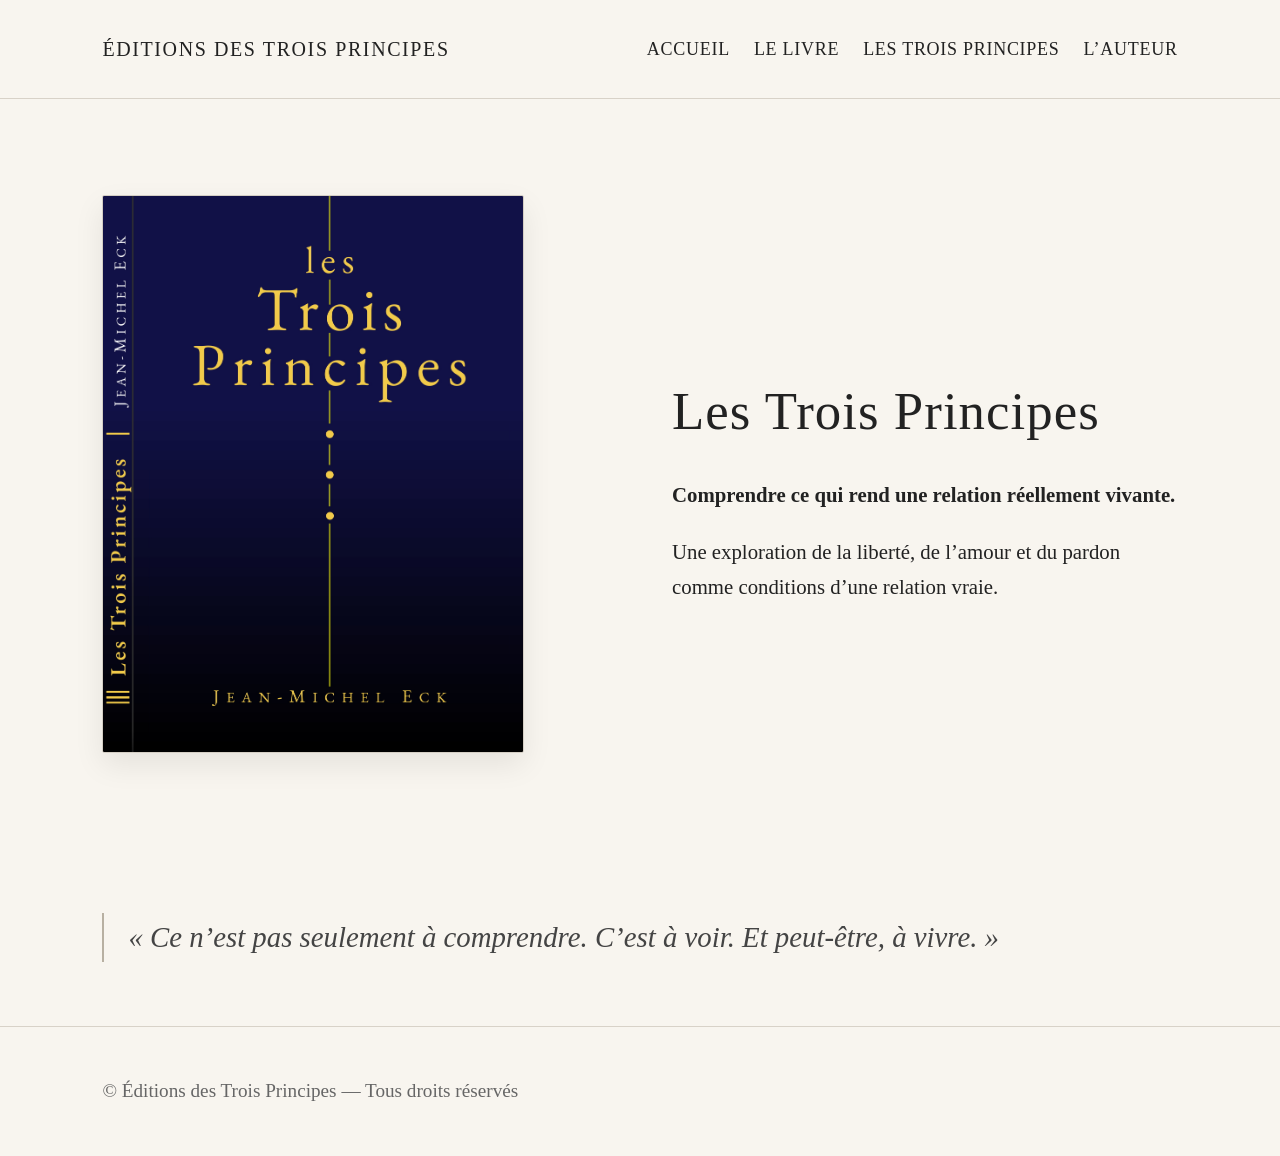
==== index.html @ e948ebd7 "Initial website upload" ====
<!DOCTYPE html>
<html lang="fr">
<head>
  <meta charset="UTF-8" />
  <meta name="viewport" content="width=device-width, initial-scale=1.0" />
  <title>Les Trois Principes — Livre de Jean-Michel Eck | Éditions des Trois Principes</title>
  <meta name="description" content="Découvrez Les Trois Principes, un ouvrage de Jean-Michel Eck consacré aux conditions fondamentales de la relation humaine : liberté, amour et pardon." />
  <meta property="og:title" content="Les Trois Principes — Livre de Jean-Michel Eck" />
  <meta property="og:description" content="Une réflexion sur ce qui rend une relation réellement vivante : liberté, amour et pardon." />
  <meta property="og:type" content="website" />
  <meta property="og:image" content="Images/couverture-livre.jpg" />
  <link rel="icon" href="favicon.ico" type="image/x-icon" />
  <link rel="stylesheet" href="style.css" />
</head>
<body>
  <!-- index.html -->
  <header>
    <nav>
      <div>Éditions des Trois Principes</div>
      <div class="links">
        <a href="index.html">Accueil</a>
        <a href="le-livre.html">Le Livre</a>
        <a href="les-trois-principes.html">Les Trois Principes</a>
        <a href="auteur.html">L’Auteur</a>
      </div>
    </nav>
  </header>

  <section class="hero">
    <div class="book-cover">
      <img src="Images/couverture-livre.jpg" alt="Couverture du livre Les Trois Principes" />
    </div>
    <div>
      <h1>Les Trois Principes</h1>
      <p><strong>Comprendre ce qui rend une relation réellement vivante.</strong></p>
      <p>Une exploration de la liberté, de l’amour et du pardon comme conditions d’une relation vraie.</p>
    </div>
  </section>

  <section>
    <blockquote>
      « Ce n’est pas seulement à comprendre. C’est à voir. Et peut-être, à vivre. »
    </blockquote>
  </section>

  <footer>
    © Éditions des Trois Principes — Tous droits réservés
  </footer>

  <!-- le-livre.html -->
  <!-- Contenu à placer dans un fichier séparé le-livre.html -->

  <!-- les-trois-principes.html -->
  <!-- Contenu à placer dans un fichier séparé les-trois-principes.html -->

  <!-- auteur.html -->
  <!-- Contenu à placer dans un fichier séparé auteur.html -->
</body>
</html>
---- style.css ----
body {
  margin: 0;
  font-family: Georgia, 'Times New Roman', serif;
  background: #f8f5ef;
  color: #222;
  line-height: 1.7;
  font-size: 1.3rem;
}

header {
  padding: 2rem 8%;
  border-bottom: 1px solid #d8d2c8;
  font-size: 1.25rem;
  letter-spacing: 0.08em;
  text-transform: uppercase;
}

nav {
  display: flex;
  justify-content: space-between;
  align-items: center;
  gap: 2rem;
  flex-wrap: wrap;
}

nav .links {
  display: flex;
  gap: 1.5rem;
  font-size: 0.9em;
  letter-spacing: 0.04em;
}

nav a {
  color: inherit;
  text-decoration: none;
}

.hero {
  display: grid;
  grid-template-columns: 1fr 1fr;
  gap: 4rem;
  align-items: center;
  padding: 6rem 8%;
}

.book-cover {
  border: 1px solid #d4cec4;
  box-shadow: 0 12px 30px rgba(0,0,0,0.08);
  overflow: hidden;
  border-radius: 2px;
  max-width: 420px;
}

.book-cover img {
  display: block;
  width: 100%;
  height: auto;
}

h1, h2 {
  font-weight: normal;
  letter-spacing: 0.02em;
}

h1 {
  font-size: 3.3rem;
  margin-bottom: 1rem;
}

h2 {
  font-size: 2.2rem;
  margin-bottom: 1rem;
}

section {
  padding: 4rem 8%;
  max-width: 1100px;
  margin: auto;
}

.principles {
  display: grid;
  grid-template-columns: repeat(3, 1fr);
  gap: 2rem;
  margin-top: 2rem;
}

.principle {
  border-top: 1px solid #b8b0a2;
  padding-top: 1rem;
}

blockquote {
  font-size: 1.8rem;
  font-style: italic;
  border-left: 2px solid #b8b0a2;
  padding-left: 1.5rem;
  margin: 0;
  color: #444;
}

footer {
  padding: 3rem 8%;
  border-top: 1px solid #d8d2c8;
  font-size: 1.2rem;
  color: #666;
}

@media (max-width: 900px) {
  .hero, .principles {
    grid-template-columns: 1fr;
  }

  h1 {
    font-size: 2.5rem;
  }
}
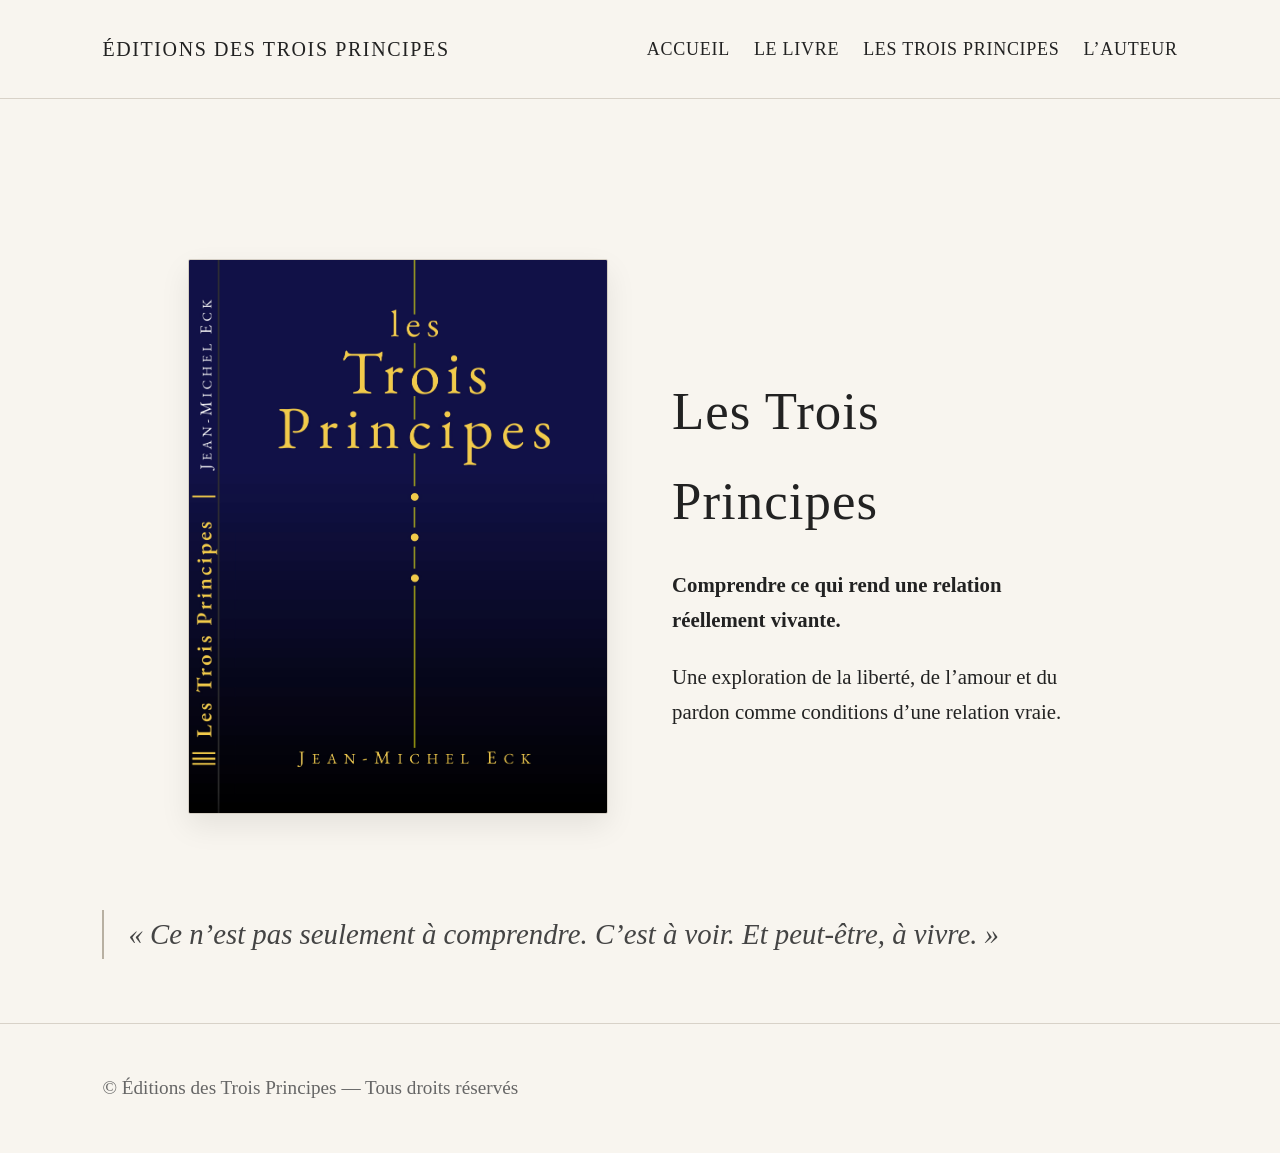
==== commit 286e6c2c: "Update index.html Ajouté  "<main> ... </main>"" ====
--- a/index.html
+++ b/index.html
@@ -3,6 +3,7 @@
 <head>
   <meta charset="UTF-8" />
   <meta name="viewport" content="width=device-width, initial-scale=1.0" />
+  <link rel="canonical" href="https://les3principes.eu/" />
   <title>Les Trois Principes — Livre de Jean-Michel Eck | Éditions des Trois Principes</title>
   <meta name="description" content="Découvrez Les Trois Principes, un ouvrage de Jean-Michel Eck consacré aux conditions fondamentales de la relation humaine : liberté, amour et pardon." />
   <meta property="og:title" content="Les Trois Principes — Livre de Jean-Michel Eck" />
@@ -26,22 +27,24 @@
     </nav>
   </header>
 
-  <section class="hero">
-    <div class="book-cover">
-      <img src="Images/couverture-livre.jpg" alt="Couverture du livre Les Trois Principes" />
-    </div>
-    <div>
-      <h1>Les Trois Principes</h1>
-      <p><strong>Comprendre ce qui rend une relation réellement vivante.</strong></p>
-      <p>Une exploration de la liberté, de l’amour et du pardon comme conditions d’une relation vraie.</p>
-    </div>
-  </section>
+  <main> 
+    <section class="hero">
+      <div class="book-cover">
+        <img src="Images/couverture-livre.jpg" alt="Couverture du livre Les Trois Principes" />
+      </div>
+      <div>
+        <h1>Les Trois Principes</h1>
+        <p><strong>Comprendre ce qui rend une relation réellement vivante.</strong></p>
+        <p>Une exploration de la liberté, de l’amour et du pardon comme conditions d’une relation vraie.</p>
+      </div>
+    </section>
 
-  <section>
-    <blockquote>
-      « Ce n’est pas seulement à comprendre. C’est à voir. Et peut-être, à vivre. »
-    </blockquote>
-  </section>
+    <section>
+      <blockquote>
+        « Ce n’est pas seulement à comprendre. C’est à voir. Et peut-être, à vivre. »
+      </blockquote>
+    </section>
+  </main>
 
   <footer>
     © Éditions des Trois Principes — Tous droits réservés
--- a/style.css
+++ b/style.css
@@ -72,7 +72,7 @@
   margin-bottom: 1rem;
 }
 
-section {
+main {
   padding: 4rem 8%;
   max-width: 1100px;
   margin: auto;
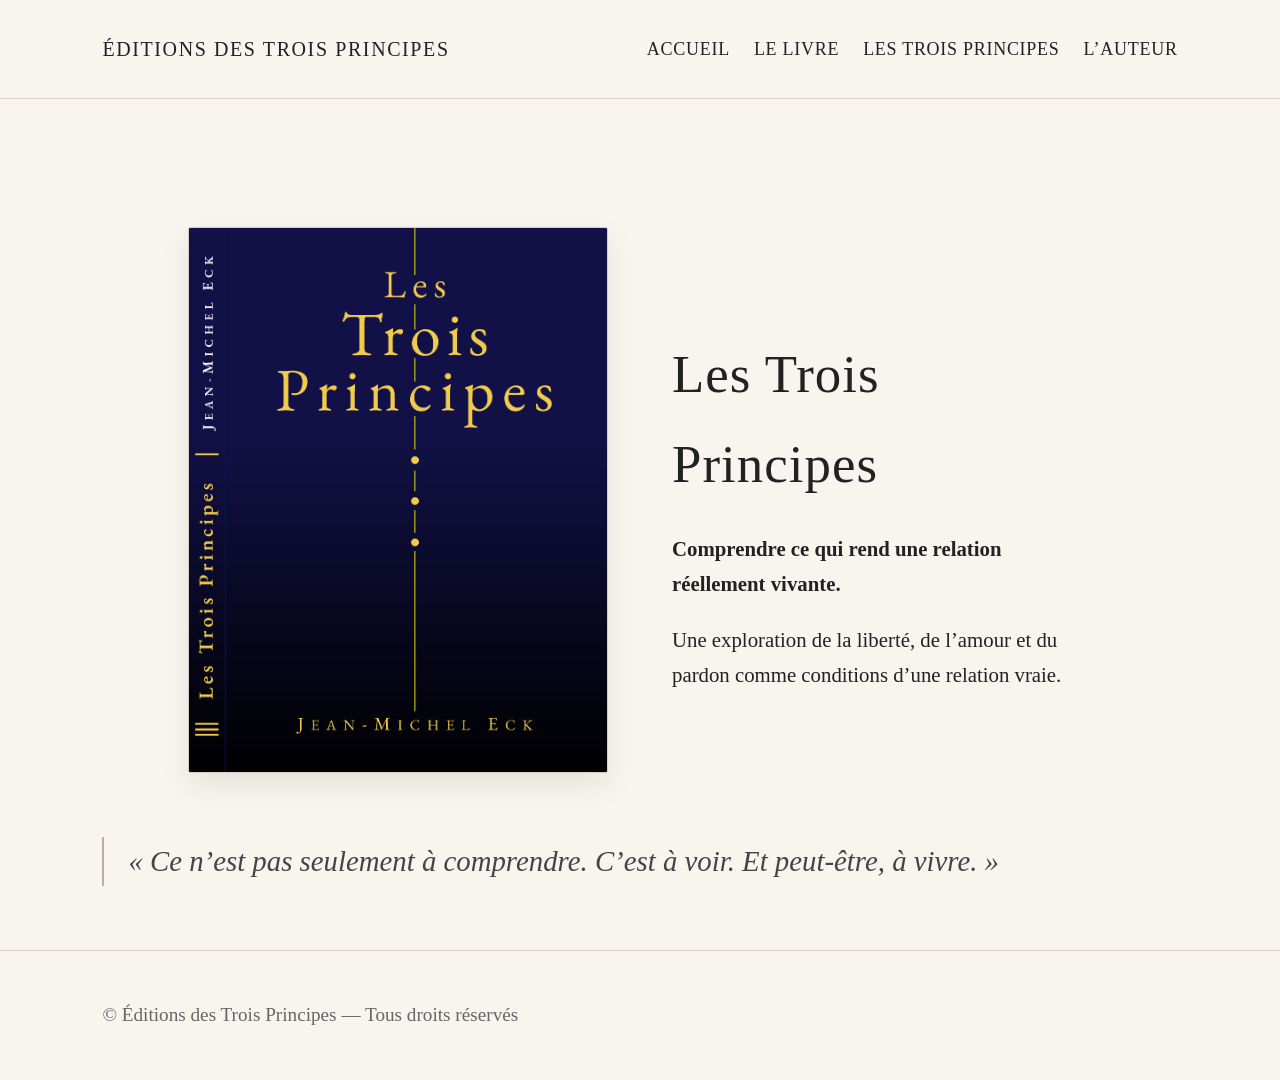
==== commit d5a9e1d7: "Update HTML reference for PNG book cover in index.html" ====
--- a/index.html
+++ b/index.html
@@ -9,7 +9,7 @@
   <meta property="og:title" content="Les Trois Principes — Livre de Jean-Michel Eck" />
   <meta property="og:description" content="Une réflexion sur ce qui rend une relation réellement vivante : liberté, amour et pardon." />
   <meta property="og:type" content="website" />
-  <meta property="og:image" content="Images/couverture-livre.jpg" />
+  <meta property="og:image" content="Images/couverture-livre.png" />
   <link rel="icon" href="favicon.ico" type="image/x-icon" />
   <link rel="stylesheet" href="style.css" />
 </head>
@@ -30,7 +30,7 @@
   <main> 
     <section class="hero">
       <div class="book-cover">
-        <img src="Images/couverture-livre.jpg" alt="Couverture du livre Les Trois Principes" />
+        <img src="Images/couverture-livre.png" alt="Couverture du livre Les Trois Principes" />
       </div>
       <div>
         <h1>Les Trois Principes</h1>
--- a/style.css
+++ b/style.css
@@ -72,7 +72,8 @@
   margin-bottom: 1rem;
 }
 
-main {
+main,
+section.hero {
   padding: 4rem 8%;
   max-width: 1100px;
   margin: auto;
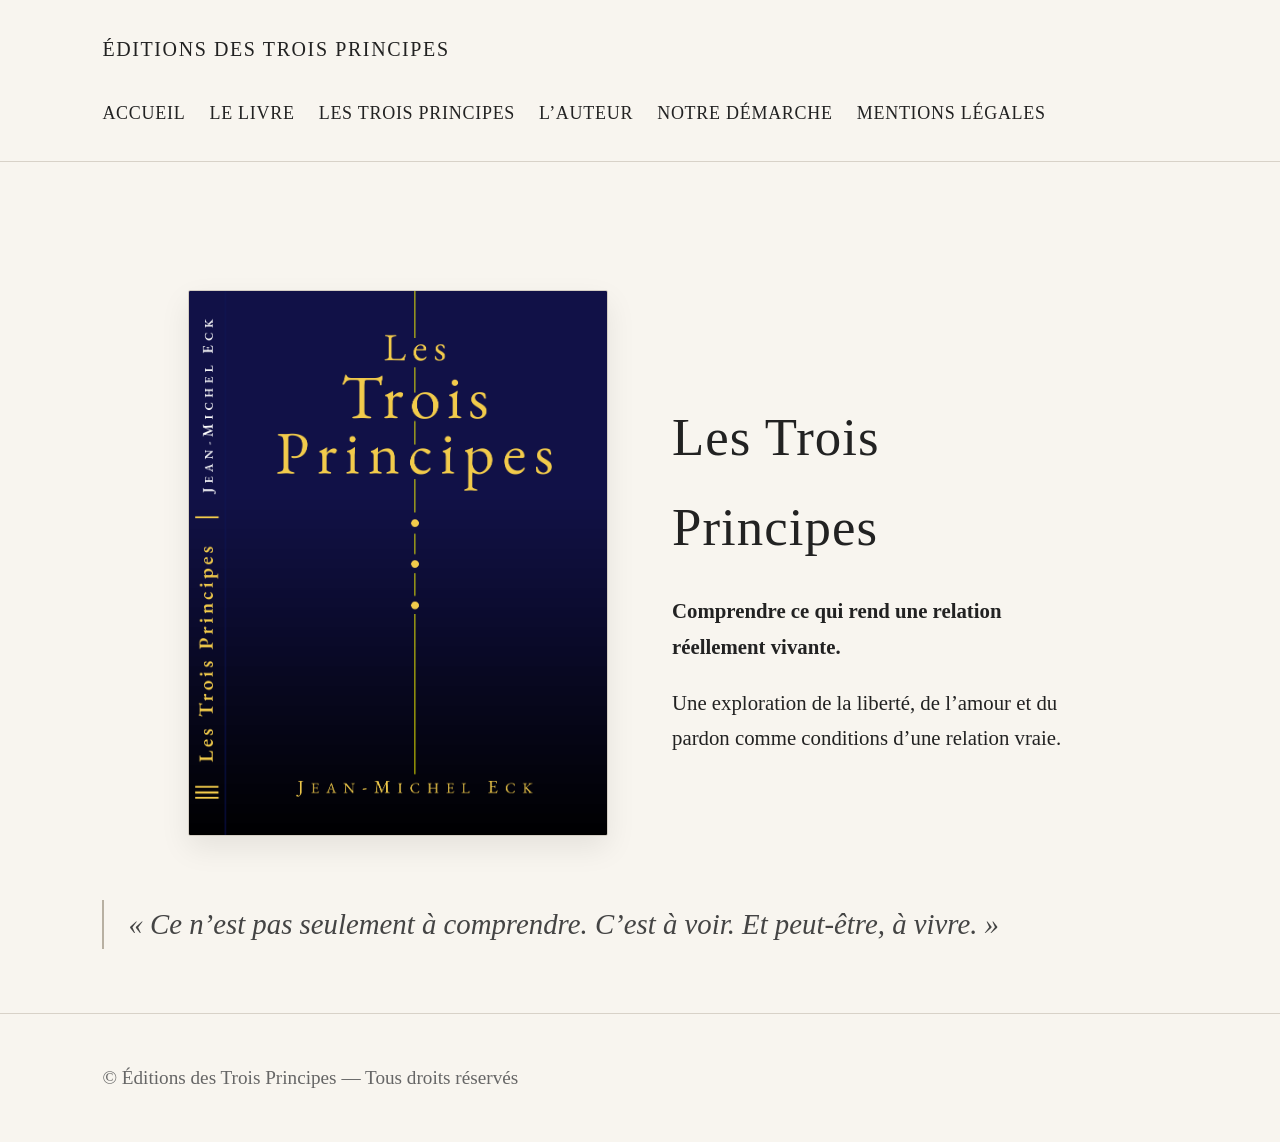
==== commit 973d8aef: "Add legal and editorial pages, improve navigation and mobile layout" ====
--- a/index.html
+++ b/index.html
@@ -9,6 +9,7 @@
   <meta property="og:title" content="Les Trois Principes — Livre de Jean-Michel Eck" />
   <meta property="og:description" content="Une réflexion sur ce qui rend une relation réellement vivante : liberté, amour et pardon." />
   <meta property="og:type" content="website" />
+  <meta property="og:url" content="https://les3principes.eu/" />
   <meta property="og:image" content="Images/couverture-livre.png" />
   <link rel="icon" href="favicon.ico" type="image/x-icon" />
   <link rel="stylesheet" href="style.css" />
@@ -23,6 +24,8 @@
         <a href="le-livre.html">Le Livre</a>
         <a href="les-trois-principes.html">Les Trois Principes</a>
         <a href="auteur.html">L’Auteur</a>
+        <a href="notre-demarche.html">Notre démarche</a>
+        <a href="mentions-legales.html">Mentions légales</a>
       </div>
     </nav>
   </header>
--- a/style.css
+++ b/style.css
@@ -108,11 +108,33 @@
 }
 
 @media (max-width: 900px) {
+  nav {
+    flex-direction: column;
+    align-items: center;
+    gap: 1rem;
+  }
+
+  nav .links {
+    justify-content: center;
+    flex-wrap: wrap;
+    gap: 0.8rem 1.2rem;
+    text-align: center;
+  }
+
   .hero, .principles {
     grid-template-columns: 1fr;
+  }
+
+  .hero {
+    gap: 2rem;
+    padding: 3rem 6%;
   }
 
   h1 {
     font-size: 2.5rem;
   }
+
+  h2 {
+    font-size: 1.8rem;
+  }
 }
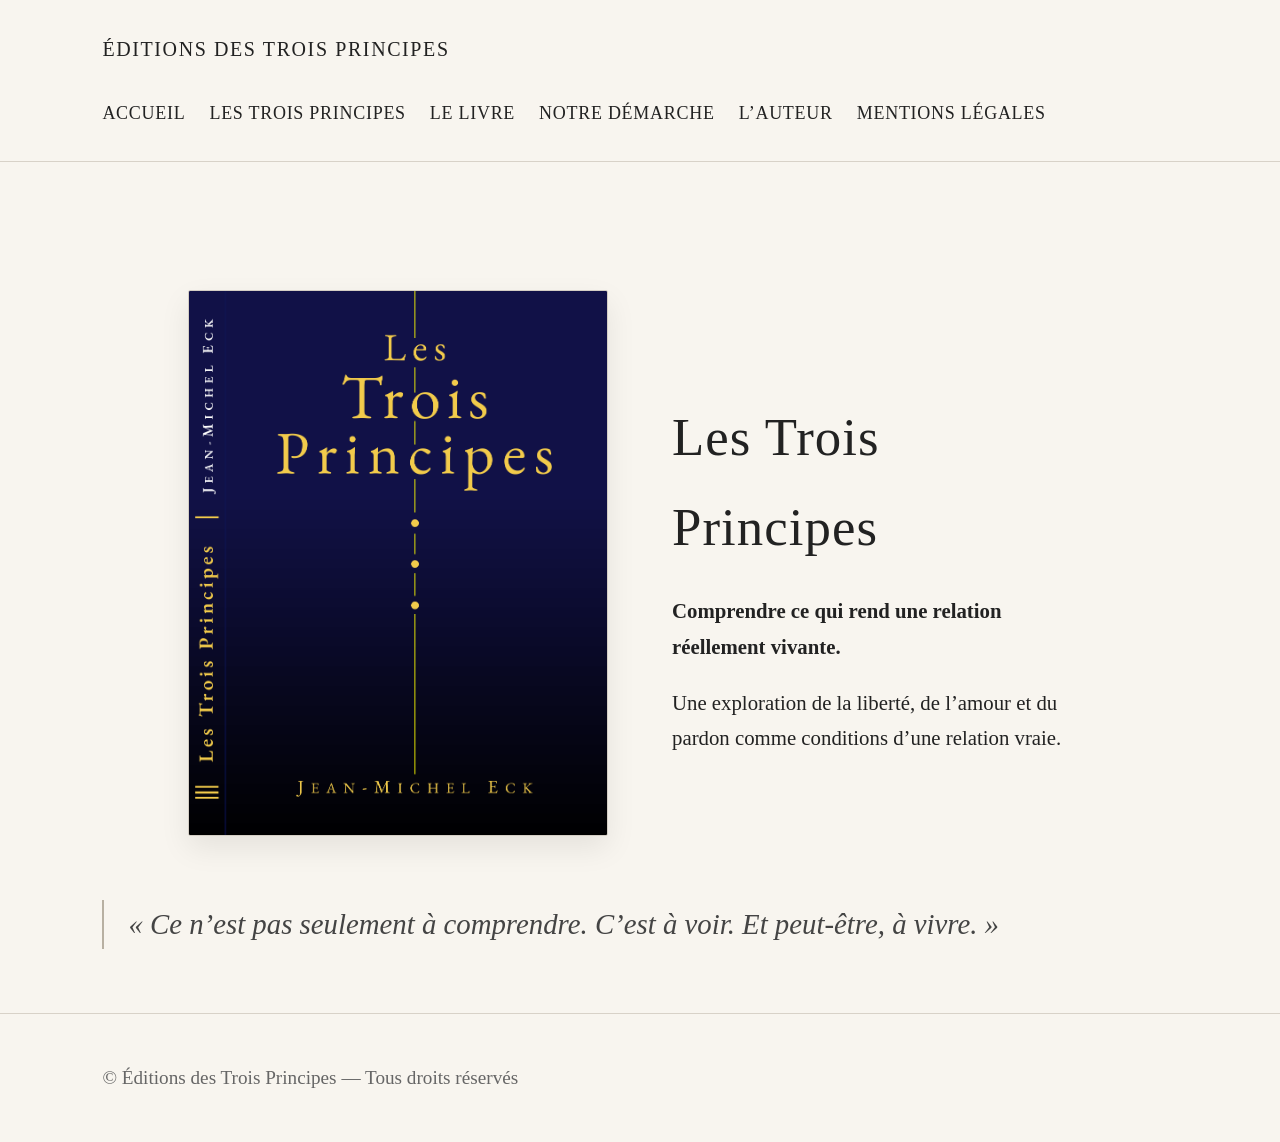
==== commit 51d86e30: "Ajout du parcours de découverte des Trois Principes" ====
--- a/index.html
+++ b/index.html
@@ -21,10 +21,10 @@
       <div>Éditions des Trois Principes</div>
       <div class="links">
         <a href="index.html">Accueil</a>
+        <a href="les-trois-principes.html">Les Trois Principes</a>
         <a href="le-livre.html">Le Livre</a>
-        <a href="les-trois-principes.html">Les Trois Principes</a>
+        <a href="notre-demarche.html">Notre démarche</a>
         <a href="auteur.html">L’Auteur</a>
-        <a href="notre-demarche.html">Notre démarche</a>
         <a href="mentions-legales.html">Mentions légales</a>
       </div>
     </nav>
--- a/style.css
+++ b/style.css
@@ -138,3 +138,15 @@
     font-size: 1.8rem;
   }
 }
+
+.section-break {
+    text-align: center;
+    margin: 3rem 0;
+    color: #999;
+    letter-spacing: 0.5rem;
+    font-size: 1.1rem;
+}
+
+.experience-link {
+    margin-top: 2rem;
+}
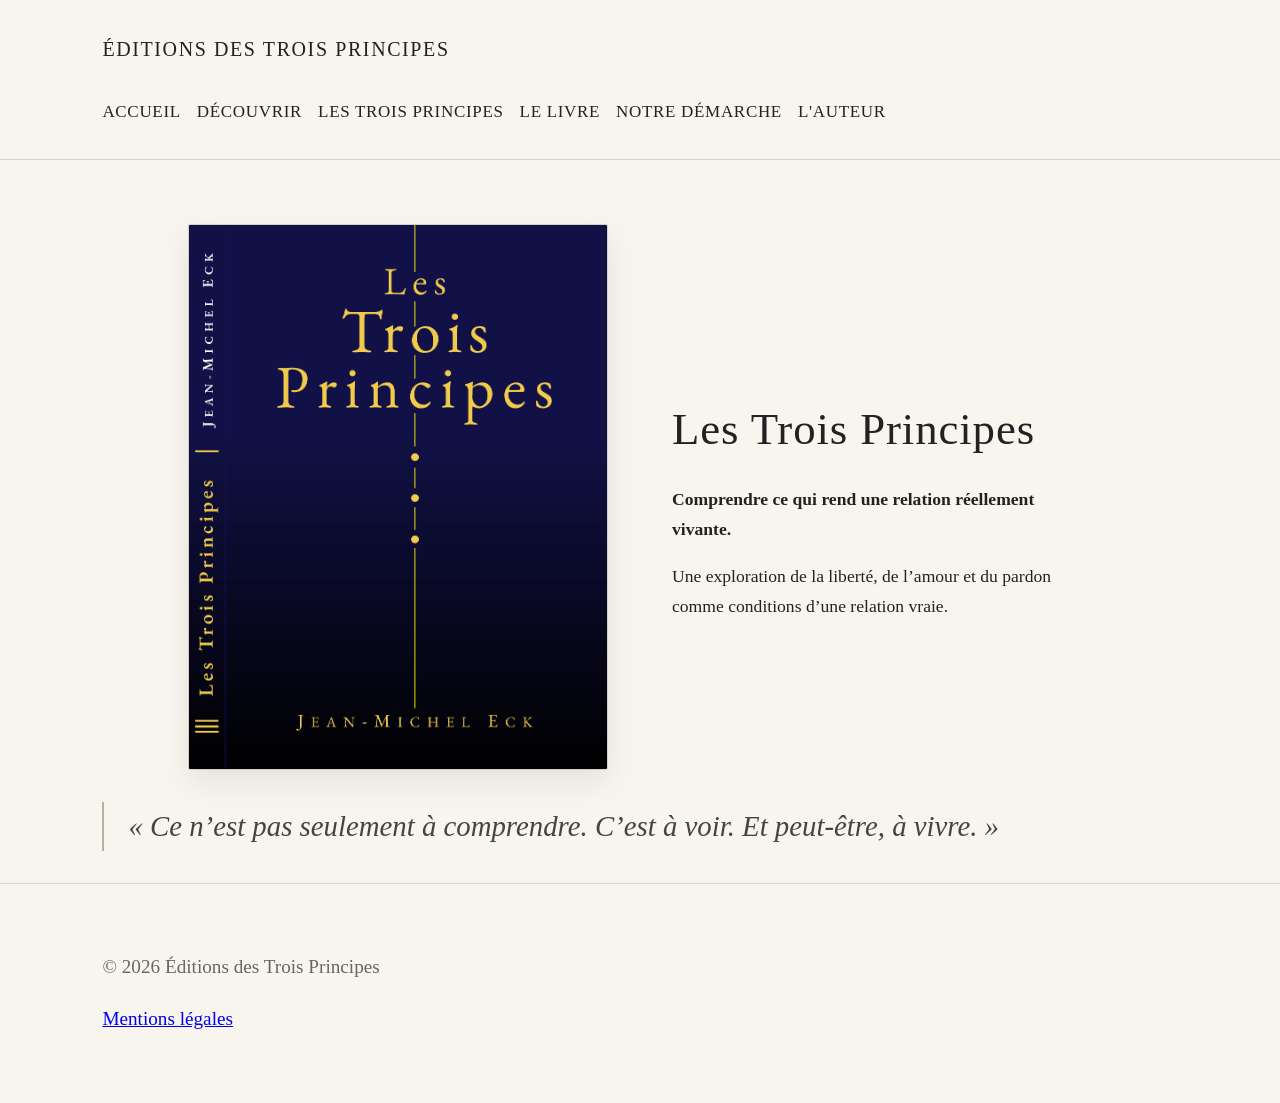
==== commit 57187364: "Refonte du parcours Découvrir et évolution de l'architecture du site" ====
--- a/index.html
+++ b/index.html
@@ -21,11 +21,11 @@
       <div>Éditions des Trois Principes</div>
       <div class="links">
         <a href="index.html">Accueil</a>
+        <a href="videos.html">Découvrir</a>
         <a href="les-trois-principes.html">Les Trois Principes</a>
         <a href="le-livre.html">Le Livre</a>
         <a href="notre-demarche.html">Notre démarche</a>
-        <a href="auteur.html">L’Auteur</a>
-        <a href="mentions-legales.html">Mentions légales</a>
+        <a href="auteur.html">L'Auteur</a>
       </div>
     </nav>
   </header>
@@ -48,18 +48,13 @@
       </blockquote>
     </section>
   </main>
-
+  
   <footer>
-    © Éditions des Trois Principes — Tous droits réservés
+    <p>© 2026 Éditions des Trois Principes</p>
+    <p>
+      <a href="mentions-legales.html">Mentions légales</a>
+    </p>
   </footer>
 
-  <!-- le-livre.html -->
-  <!-- Contenu à placer dans un fichier séparé le-livre.html -->
-
-  <!-- les-trois-principes.html -->
-  <!-- Contenu à placer dans un fichier séparé les-trois-principes.html -->
-
-  <!-- auteur.html -->
-  <!-- Contenu à placer dans un fichier séparé auteur.html -->
 </body>
 </html>
--- a/style.css
+++ b/style.css
@@ -4,7 +4,7 @@
   background: #f8f5ef;
   color: #222;
   line-height: 1.7;
-  font-size: 1.3rem;
+  font-size: 1.1rem;
 }
 
 header {
@@ -25,14 +25,21 @@
 
 nav .links {
   display: flex;
-  gap: 1.5rem;
-  font-size: 0.9em;
+  gap: 1rem;
+  font-size: 0.85em;
   letter-spacing: 0.04em;
 }
 
 nav a {
   color: inherit;
   text-decoration: none;
+}
+
+nav .links a {
+  display: inline-flex;
+  align-items: center;
+  justify-content: center;
+  text-align: center;
 }
 
 .hero {
@@ -57,24 +64,34 @@
   height: auto;
 }
 
+.video-player {
+  display: block;
+  width: 100%;
+  max-width: 700px;
+  margin: 1.5rem auto;
+  border: 1px solid #d4cec4;
+  box-shadow: 0 12px 30px rgba(0,0,0,0.08);
+  border-radius: 2px;
+}
+
 h1, h2 {
   font-weight: normal;
   letter-spacing: 0.02em;
 }
 
 h1 {
-  font-size: 3.3rem;
+  font-size: 2.8rem;
   margin-bottom: 1rem;
 }
 
 h2 {
-  font-size: 2.2rem;
+  font-size: 1.8rem;
   margin-bottom: 1rem;
 }
 
 main,
 section.hero {
-  padding: 4rem 8%;
+  padding: 2rem 8%;
   max-width: 1100px;
   margin: auto;
 }
@@ -82,7 +99,7 @@
 .principles {
   display: grid;
   grid-template-columns: repeat(3, 1fr);
-  gap: 2rem;
+  gap: 1.5rem;
   margin-top: 2rem;
 }
 
@@ -107,46 +124,116 @@
   color: #666;
 }
 
+.quatrieme-couverture {
+  max-width: 700px;
+  margin: 0 auto 3rem auto;
+}
+
+.quatrieme-couverture .book-cover {
+  margin: 0 auto 2rem auto;
+}
+
+.quatrieme-couverture blockquote {
+  font-size: 1.6rem;
+  line-height: 1.4;
+  max-width: 600px;
+  margin: 0 auto;
+}
+
+.edition-note {
+  margin-top: 1.5rem;
+  text-align: center;
+  font-size: 1.3em;
+  color: #666;
+  font-style: italic;
+}
+
 @media (max-width: 900px) {
+  body {
+    font-size: 0.8rem;
+    line-height: 1.45;
+  }
+
+  header {
+    padding: 0.5rem 4%;
+    font-size: 0.75rem;
+  }
+
   nav {
     flex-direction: column;
     align-items: center;
-    gap: 1rem;
+    gap: 0.4rem;
   }
 
   nav .links {
-    justify-content: center;
-    flex-wrap: wrap;
-    gap: 0.8rem 1.2rem;
+    display: grid;
+    grid-template-columns: 1fr 1fr;
+    gap: 0.4rem;
+    width: 100%;
+    max-width: 340px;
+    margin: 0 auto;
+    font-size: 0.75rem;
+    line-height: 1.2;
+  }
+
+  nav .links a {
+    padding: 0.25rem;
+  }
+
+  .book-cover {
+    max-width: 300px;
+    margin: 0 auto;
+  }
+  
+  main,
+  section.hero {
+    padding: 0.8rem 5%;
+  }
+
+  .hero,
+  .principles {
+    grid-template-columns: 1fr;
+  }
+
+  .hero {
+    gap: 0.5rem;
+  }
+
+  h1 {
+    font-size: 1.3rem;
+    line-height: 1.05;
+    margin-bottom: 0.5rem;
+  }
+
+  h2 {
+    font-size: 1.05rem;
+    line-height: 1.2;
+    margin-bottom: 0.4rem;
+  }
+
+  blockquote {
+    font-size: 0.95rem;
+  }
+
+  footer {
+    font-size: 0.75rem;
+  }
+
+  .quatrieme-couverture blockquote {
+    font-size: 1rem;
+    line-height: 1.3;
+  }
+
+  .section-break {
     text-align: center;
-  }
-
-  .hero, .principles {
-    grid-template-columns: 1fr;
-  }
-
-  .hero {
-    gap: 2rem;
-    padding: 3rem 6%;
-  }
-
-  h1 {
-    font-size: 2.5rem;
-  }
-
-  h2 {
-    font-size: 1.8rem;
-  }
-}
-
-.section-break {
-    text-align: center;
-    margin: 3rem 0;
+    margin: 2rem 0;
     color: #999;
     letter-spacing: 0.5rem;
     font-size: 1.1rem;
-}
-
-.experience-link {
+  }
+
+  .experience-link {
     margin-top: 2rem;
+  }
+
 }
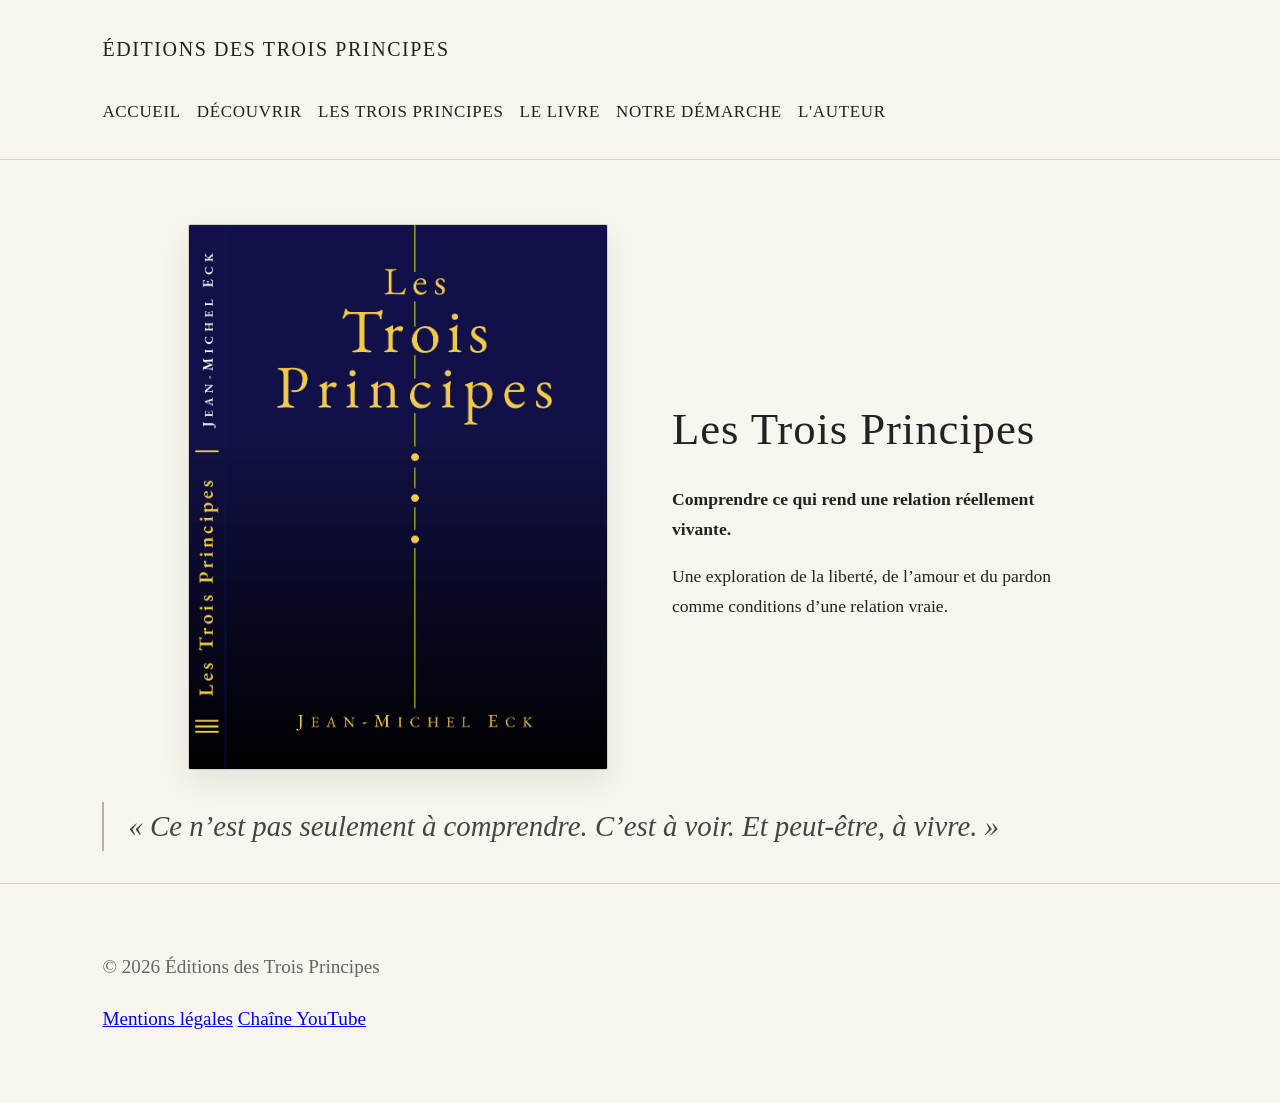
==== commit acaa5e0e: "Ajout des liens vers la playlist Regards sur les Trois Principes" ====
--- a/index.html
+++ b/index.html
@@ -10,9 +10,21 @@
   <meta property="og:description" content="Une réflexion sur ce qui rend une relation réellement vivante : liberté, amour et pardon." />
   <meta property="og:type" content="website" />
   <meta property="og:url" content="https://les3principes.eu/" />
-  <meta property="og:image" content="Images/couverture-livre.png" />
+  <meta property="og:image" content="https://les3principes.eu/Images/couverture-livre.png" />
   <link rel="icon" href="favicon.ico" type="image/x-icon" />
   <link rel="stylesheet" href="style.css" />
+  <script type="application/ld+json">
+  {
+    "@context": "https://schema.org",
+    "@type": "Organization",
+    "name": "Éditions des Trois Principes",
+    "url": "https://les3principes.eu/",
+    "description": "Les Éditions des Trois Principes publient des ouvrages et des ressources consacrés au discernement des relations humaines à la lumière de la Liberté, de l'Amour et du Pardon.",
+    "sameAs": [
+      "https://www.youtube.com/@EditionsDesTroisPrincipes"
+    ]
+  }
+  </script>
 </head>
 <body>
   <!-- index.html -->
@@ -53,6 +65,7 @@
     <p>© 2026 Éditions des Trois Principes</p>
     <p>
       <a href="mentions-legales.html">Mentions légales</a>
+      <a href="https://www.youtube.com/@EditionsDesTroisPrincipes" target="_blank" rel="noopener">Chaîne YouTube</a>
     </p>
   </footer>
 
--- a/style.css
+++ b/style.css
@@ -72,6 +72,27 @@
   border: 1px solid #d4cec4;
   box-shadow: 0 12px 30px rgba(0,0,0,0.08);
   border-radius: 2px;
+}
+
+.video-wrapper {
+  position: relative;
+  width: 100%;
+  max-width: 700px;
+  margin: 1.5rem auto;
+  aspect-ratio: 16 / 9;
+  border: 1px solid #d4cec4;
+  box-shadow: 0 12px 30px rgba(0,0,0,0.08);
+  border-radius: 2px;
+  overflow: hidden;
+  background: #000;
+}
+
+.video-wrapper iframe {
+  position: absolute;
+  inset: 0;
+  width: 100%;
+  height: 100%;
+  border: 0;
 }
 
 h1, h2 {
